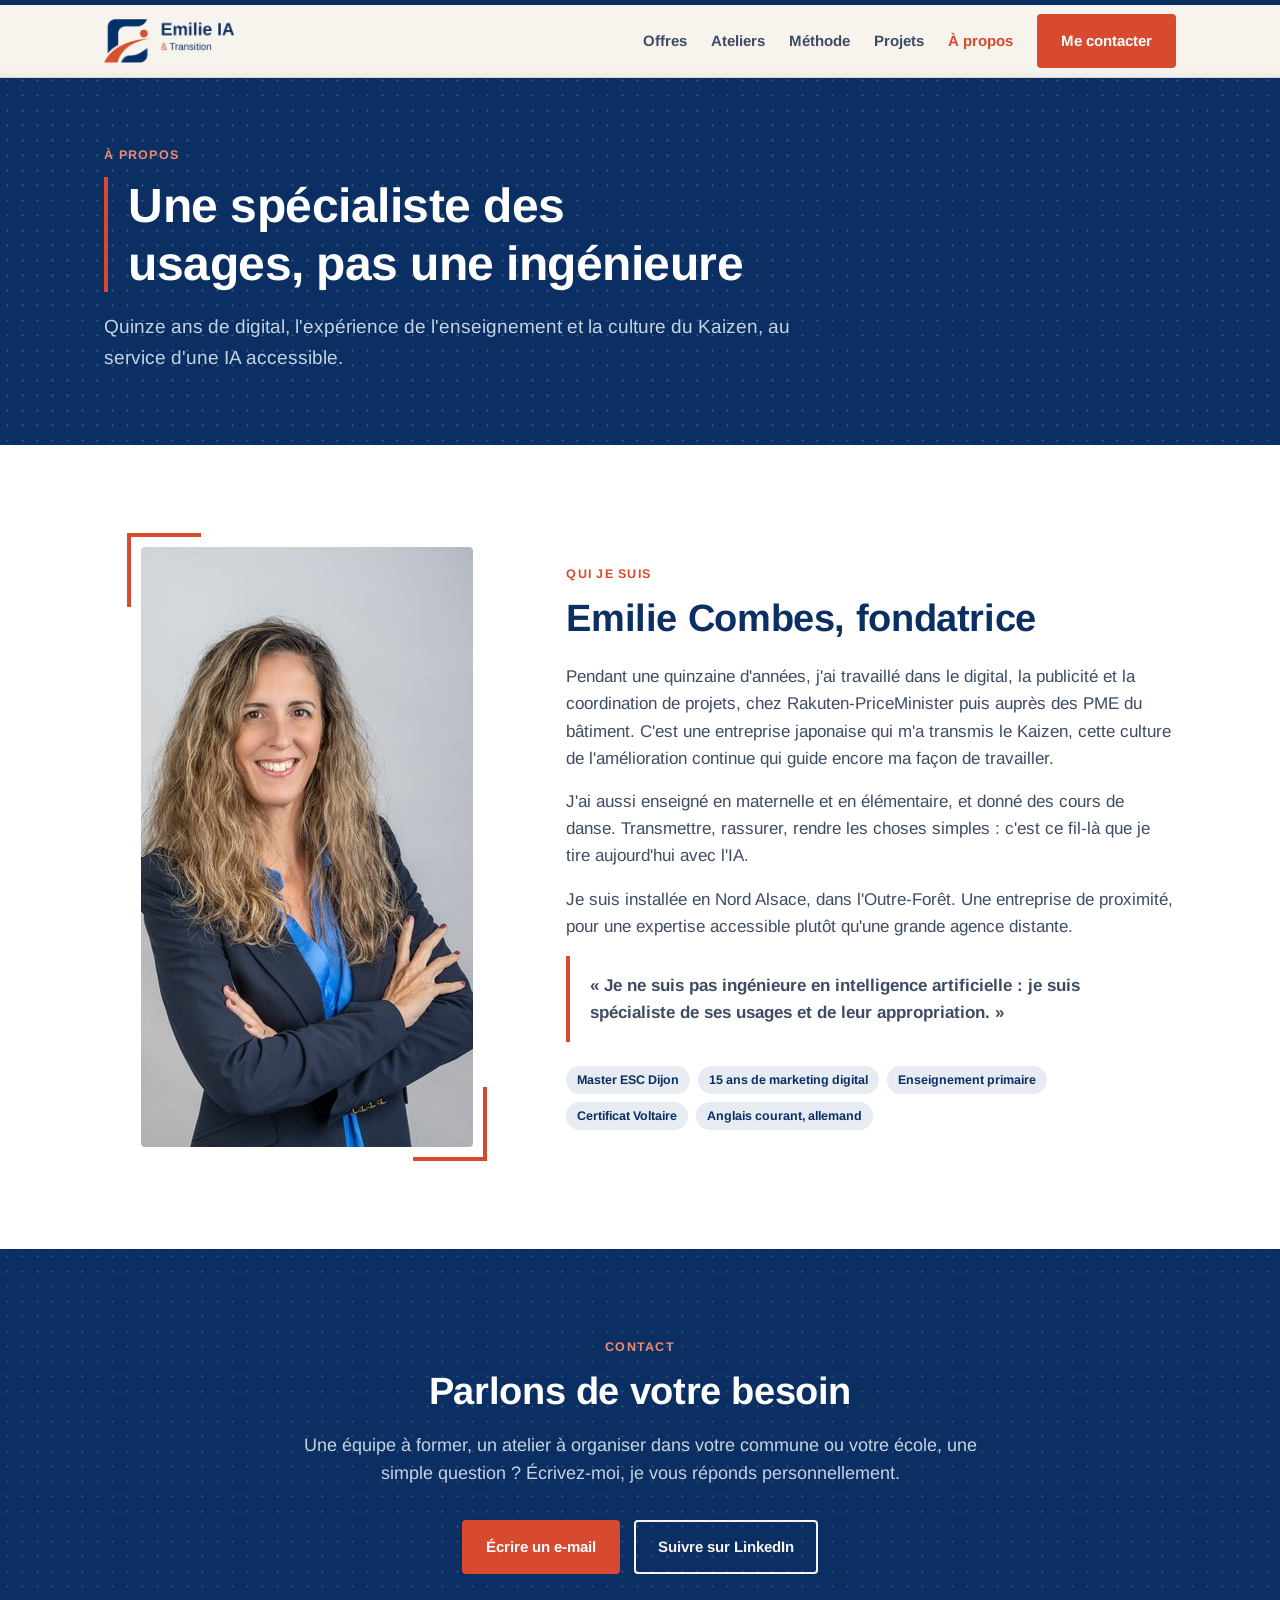
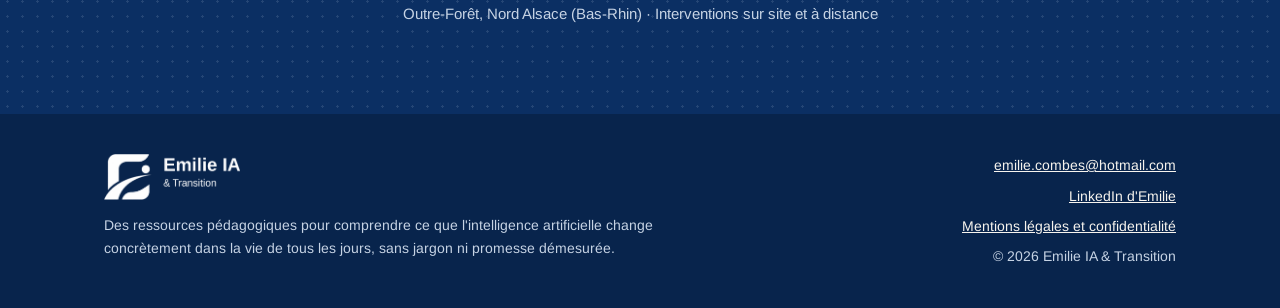
==== a-propos.html @ 6f004a42 "Une page par rubrique et nouvelle page Projets Co-Authored-By: Claude Opus 5.5 (1M context) <noreply" ====
<!doctype html>
<html lang="fr">
<head>
  <meta charset="utf-8">
  <meta name="viewport" content="width=device-width, initial-scale=1">
  <title>À propos | Emilie IA &amp; Transition</title>
  <meta name="description" content="Emilie Combes, fondatrice d'Emilie IA & Transition, spécialiste des usages de l'IA et de leur appropriation.">
  <link rel="icon" type="image/png" href="assets/logo_icone.png">
  <link rel="stylesheet" href="style.css">
</head>
<body>
  <div class="progress" aria-hidden="true"><span id="progress"></span></div>

  <header class="site-header">
    <div class="wrap">
      <a class="logo" href="index.html" aria-label="Emilie IA & Transition, accueil"><img src="assets/logo_horizontal.png" alt="Emilie IA & Transition"></a>
      <button class="menu-toggle" aria-expanded="false" aria-controls="nav">Menu</button>
      <nav class="nav" id="nav">
        <a href="offres.html">Offres</a>
        <a href="ateliers.html">Ateliers</a>
        <a href="methode.html">Méthode</a>
        <a href="projets.html">Projets</a>
        <a href="a-propos.html" aria-current="page">À propos</a>
        <a class="btn" href="#contact">Me contacter</a>
      </nav>
    </div>
  </header>

  <main>
    <section class="page-hero">
      <div class="wrap">
        <span class="eyebrow">À propos</span>
        <h1>Une spécialiste des usages, pas une ingénieure</h1>
        <p class="lead">Quinze ans de digital, l'expérience de l'enseignement et la culture du Kaizen, au service d'une IA accessible.</p>
      </div>
    </section>

    <section class="section" id="a-propos" style="background:var(--surface)">
      <div class="wrap about">
        <figure class="portrait" style="margin:0">
          <img src="assets/portrait-emilie.jpg" alt="Emilie Combes, souriante, bras croisés" width="480" height="600" loading="lazy">
        </figure>
        <div class="text">
          <span class="eyebrow">Qui je suis</span>
          <h2 style="font-size:clamp(28px,3.6vw,38px);margin-bottom:22px">Emilie Combes, fondatrice</h2>
          <p>Pendant une quinzaine d'années, j'ai travaillé dans le digital, la publicité et la coordination de projets, chez Rakuten-PriceMinister puis auprès des PME du bâtiment. C'est une entreprise japonaise qui m'a transmis le Kaizen, cette culture de l'amélioration continue qui guide encore ma façon de travailler.</p>
          <p>J'ai aussi enseigné en maternelle et en élémentaire, et donné des cours de danse. Transmettre, rassurer, rendre les choses simples : c'est ce fil-là que je tire aujourd'hui avec l'IA.</p>
          <p>Je suis installée en Nord Alsace, dans l'Outre-Forêt. Une entreprise de proximité, pour une expertise accessible plutôt qu'une grande agence distante.</p>
          <p class="signature">« Je ne suis pas ingénieure en intelligence artificielle : je suis spécialiste de ses usages et de leur appropriation. »</p>
          <div class="creds">
            <span class="pill">Master ESC Dijon</span>
            <span class="pill">15 ans de marketing digital</span>
            <span class="pill">Enseignement primaire</span>
            <span class="pill">Certificat Voltaire</span>
            <span class="pill">Anglais courant, allemand</span>
          </div>
        </div>
      </div>
    </section>

    <section class="section contact" id="contact">
      <div class="wrap">
        <span class="eyebrow">Contact</span>
        <h2>Parlons de votre besoin</h2>
        <p>Une équipe à former, un atelier à organiser dans votre commune ou votre école, une simple question ? Écrivez-moi, je vous réponds personnellement.</p>
        <div class="actions">
          <a class="btn" href="mailto:emilie.combes@hotmail.com?subject=Demande%20d'information%20Emilie%20IA%20%26%20Transition">Écrire un e-mail</a>
          <a class="btn btn-light" href="https://www.linkedin.com/company/emilie-ia-transition/" target="_blank" rel="noopener">Suivre sur LinkedIn</a>
        </div>
        <p class="place">Outre-Forêt, Nord Alsace (Bas-Rhin) · Interventions sur site et à distance</p>
      </div>
    </section>

  <footer class="site-footer">
    <div class="wrap">
      <div>
        <img src="assets/logo_horizontal_blanc.png" alt="Emilie IA & Transition">
        <p>Des ressources pédagogiques pour comprendre ce que l'intelligence artificielle change concrètement dans la vie de tous les jours, sans jargon ni promesse démesurée.</p>
      </div>
      <div class="links">
        <a href="mailto:emilie.combes@hotmail.com">emilie.combes@hotmail.com</a>
        <a href="https://www.linkedin.com/in/emilie-combes-francais/" target="_blank" rel="noopener">LinkedIn d'Emilie</a>
        <a href="mentions-legales.html">Mentions légales et confidentialité</a>
        <span>© 2026 Emilie IA &amp; Transition</span>
      </div>
    </div>
  </footer>

  <script>
    const bar = document.getElementById('progress');
    addEventListener('scroll', () => {
      const h = document.documentElement;
      bar.style.width = (h.scrollTop / (h.scrollHeight - h.clientHeight) * 100) + '%';
    }, { passive: true });
    const toggle = document.querySelector('.menu-toggle');
    const nav = document.getElementById('nav');
    toggle.addEventListener('click', () => {
      const open = nav.classList.toggle('open');
      toggle.setAttribute('aria-expanded', open);
    });
    nav.querySelectorAll('a').forEach(a => a.addEventListener('click', () => nav.classList.remove('open')));
  </script>
</body>
</html>
---- style.css ----
/* Police Arimo hébergée sur le site (pas d'appel à Google, plus simple pour le RGPD) */
@font-face { font-family: 'Arimo'; font-style: italic; font-weight: 400; font-display: swap; src: url('fonts/arimo-italic-400.woff2') format('woff2'); unicode-range: U+0000-00FF, U+0131, U+0152-0153, U+02BB-02BC, U+02C6, U+02DA, U+02DC, U+0304, U+0308, U+0329, U+2000-206F, U+20AC, U+2122, U+2191, U+2193, U+2212, U+2215, U+FEFF, U+FFFD; }
@font-face { font-family: 'Arimo'; font-style: normal; font-weight: 400; font-display: swap; src: url('fonts/arimo-normal-400.woff2') format('woff2'); unicode-range: U+0000-00FF, U+0131, U+0152-0153, U+02BB-02BC, U+02C6, U+02DA, U+02DC, U+0304, U+0308, U+0329, U+2000-206F, U+20AC, U+2122, U+2191, U+2193, U+2212, U+2215, U+FEFF, U+FFFD; }
@font-face { font-family: 'Arimo'; font-style: normal; font-weight: 700; font-display: swap; src: url('fonts/arimo-normal-700.woff2') format('woff2'); unicode-range: U+0000-00FF, U+0131, U+0152-0153, U+02BB-02BC, U+02C6, U+02DA, U+02DC, U+0304, U+0308, U+0329, U+2000-206F, U+20AC, U+2122, U+2191, U+2193, U+2212, U+2215, U+FEFF, U+FFFD; }

/* Charte Emilie IA & Transition : navy, terracotta, blanc cassé, Arimo */
:root {
  --bg: #F7F4EE;
  --surface: #FFFFFF;
  --navy: #0B2F63;
  --navy-soft: #E7ECF3;
  --terracotta: #D84A2F;
  --terracotta-hover: #C03E26;
  --terracotta-soft: #FBE7E1;
  --pale: #DDEAF2;
  --rose: #F3E1D9;
  --ink: #171717;
  --ink-soft: #3E4C63;
  --ink-faint: #7A8698;
  --line: #DDD6C6;
  --border: rgba(11, 47, 99, .15);
  --on-navy: #F7F4EE;
  --on-navy-soft: #C6D3E4;
  --radius: 4px;
  --shadow: 0 6px 20px rgba(11, 47, 99, .08);
  --font: 'Arimo', Arial, Helvetica, sans-serif;
}

* { box-sizing: border-box; }
html { scroll-behavior: smooth; }
body {
  margin: 0;
  background: var(--bg);
  color: var(--ink);
  font-family: var(--font);
  font-size: 17px;
  line-height: 1.6;
}
img { max-width: 100%; display: block; }
a { color: var(--navy); }
h1, h2, h3 { color: var(--navy); font-weight: 700; letter-spacing: -0.01em; line-height: 1.2; margin: 0; text-wrap: balance; }
p { margin: 0; }

.wrap { max-width: 1120px; margin: 0 auto; padding: 0 24px; }

/* Bandeau de progression */
.progress { position: fixed; top: 0; left: 0; right: 0; height: 5px; background: var(--navy); z-index: 50; }
.progress span { display: block; height: 100%; width: 0; background: var(--terracotta); }

/* En-tête */
.site-header { position: sticky; top: 5px; z-index: 40; background: rgba(247, 244, 238, .96); border-bottom: 1px solid var(--line); backdrop-filter: blur(6px); }
.site-header .wrap { display: flex; align-items: center; justify-content: space-between; gap: 16px; height: 72px; }
.site-header .logo img { height: 44px; width: auto; }
.nav { display: flex; gap: 24px; align-items: center; }
.nav a { text-decoration: none; color: var(--ink-soft); font-size: 15px; font-weight: 700; }
.nav a:hover { color: var(--terracotta); }
.nav .btn { color: #fff; }
.menu-toggle { display: none; background: none; border: 1px solid var(--navy); color: var(--navy); border-radius: var(--radius); padding: 8px 12px; font: 700 14px var(--font); cursor: pointer; }

/* Boutons */
.btn { display: inline-block; text-decoration: none; font-weight: 700; font-size: 15px; padding: 13px 22px; border-radius: var(--radius); border: 2px solid var(--terracotta); background: var(--terracotta); color: #fff; transition: background .15s; }
.btn:hover { background: var(--terracotta-hover); border-color: var(--terracotta-hover); }
.btn-outline { background: transparent; color: var(--navy); border-color: var(--navy); }
.btn-outline:hover { background: var(--navy); color: #fff; border-color: var(--navy); }
.btn-light { background: transparent; color: var(--on-navy); border-color: var(--on-navy); }
.btn-light:hover { background: var(--on-navy); color: var(--navy); border-color: var(--on-navy); }

/* Eyebrow et titres de section */
.eyebrow { display: block; font-size: 12.5px; font-weight: 700; letter-spacing: .1em; text-transform: uppercase; color: var(--terracotta); margin-bottom: 12px; }
.section { padding: 88px 0; }
.section-head { max-width: 720px; margin-bottom: 48px; padding-left: 20px; border-left: 4px solid var(--terracotta); }
.section-head h2 { font-size: clamp(28px, 3.6vw, 38px); }
.section-head p { margin-top: 14px; color: var(--ink-soft); font-size: 18px; }

/* Hero */
.hero { position: relative; background: var(--navy); color: var(--on-navy); overflow: hidden; }
.hero::before { content: ''; position: absolute; inset: 0; background-image: radial-gradient(rgba(198, 211, 228, .18) 1.2px, transparent 1.2px); background-size: 15px 15px; }
.hero .wrap { position: relative; display: grid; grid-template-columns: 1.25fr .75fr; gap: 56px; align-items: center; padding-top: 88px; padding-bottom: 88px; }
.hero .eyebrow { color: #F08A73; }
.hero h1 { color: #fff; font-size: clamp(34px, 5vw, 54px); }
.hero h1 em { font-style: normal; color: #F08A73; }
.hero .lead { margin-top: 22px; font-size: 19px; color: var(--on-navy-soft); max-width: 600px; }
.hero .actions { margin-top: 34px; display: flex; flex-wrap: wrap; gap: 14px; }
.hero .stats { margin-top: 48px; display: flex; flex-wrap: wrap; gap: 36px; }
.hero .stat strong { display: block; font-size: 30px; color: #fff; }
.hero .stat strong::after { content: ''; display: block; width: 26px; height: 3px; background: var(--terracotta); margin-top: 6px; }
.hero .stat span { display: block; margin-top: 8px; font-size: 14px; color: var(--on-navy-soft); max-width: 160px; }

/* Portrait avec équerres terracotta */
.portrait { position: relative; padding: 14px; max-width: 360px; justify-self: center; }
.portrait::before, .portrait::after { content: ''; position: absolute; width: 70px; height: 70px; border: 4px solid var(--terracotta); }
.portrait::before { top: 0; left: 0; border-right: none; border-bottom: none; }
.portrait::after { bottom: 0; right: 0; border-left: none; border-top: none; }
.portrait img { border-radius: var(--radius); aspect-ratio: 4 / 5; object-fit: cover; width: 100%; }

/* Citation */
.quote-band { background: var(--surface); border-bottom: 1px solid var(--line); }
.quote-band .wrap { padding-top: 44px; padding-bottom: 44px; text-align: center; }
.quote-band p { font-size: clamp(20px, 2.6vw, 26px); font-weight: 700; color: var(--navy); }
.quote-band p span { color: var(--terracotta); }

/* Offres */
.offers { display: grid; grid-template-columns: repeat(3, 1fr); gap: 28px; }
.offer { background: var(--surface); border: 1px solid var(--border); border-top: 3px solid var(--navy); border-radius: var(--radius); box-shadow: var(--shadow); display: flex; flex-direction: column; overflow: hidden; }
.offer .photo { position: relative; }
.offer .photo img { aspect-ratio: 16 / 9; object-fit: cover; width: 100%; }
.offer .photo .tag { position: absolute; left: 16px; bottom: -13px; background: var(--terracotta); color: #fff; font-size: 11px; font-weight: 700; letter-spacing: .08em; text-transform: uppercase; padding: 5px 10px; border-radius: 2px; }
.offer .body { padding: 30px 24px 26px; display: flex; flex-direction: column; gap: 14px; flex: 1; }
.offer h3 { font-size: 23px; }
.offer .who { font-size: 14px; color: var(--ink-faint); font-weight: 700; }
.offer blockquote { margin: 0; padding: 10px 14px; border-left: 4px solid var(--terracotta); background: var(--terracotta-soft); font-style: italic; color: var(--ink-soft); font-size: 15.5px; }
.offer ul { margin: 0; padding: 0; list-style: none; display: flex; flex-direction: column; gap: 8px; }
.offer li { position: relative; padding-left: 18px; font-size: 15.5px; color: var(--ink-soft); }
.offer li::before { content: ''; position: absolute; left: 0; top: 11px; width: 8px; height: 2px; background: var(--terracotta); }
.offer .promise { margin-top: auto; padding-top: 14px; border-top: 1px solid var(--line); font-weight: 700; color: var(--navy); font-size: 15.5px; }

/* Ateliers */
.workshops-section { background: var(--pale); }
.workshops { display: grid; grid-template-columns: repeat(2, 1fr); gap: 24px; }
.workshop { background: var(--surface); border-radius: var(--radius); border: 1px solid var(--border); border-top: 3px solid var(--terracotta); padding: 26px 24px; display: flex; flex-direction: column; gap: 12px; }
.workshop .meta { display: flex; flex-wrap: wrap; gap: 8px; }
.pill { display: inline-block; font-size: 12.5px; font-weight: 700; color: var(--navy); background: var(--navy-soft); padding: 4px 11px; border-radius: 999px; }
.pill.free { background: var(--terracotta-soft); color: var(--terracotta-hover); }
.workshop h3 { font-size: 21px; }
.workshop p { color: var(--ink-soft); font-size: 15.5px; }
.workshop .slogan { font-weight: 700; color: var(--terracotta); font-size: 14px; letter-spacing: .02em; }

/* Méthode */
.steps { display: grid; grid-template-columns: repeat(5, 1fr); gap: 20px; counter-reset: step; }
.step { background: var(--surface); border: 1px solid var(--border); border-radius: var(--radius); padding: 24px 18px; }
.step::before { counter-increment: step; content: counter(step); display: flex; align-items: center; justify-content: center; width: 38px; height: 38px; border-radius: 50%; border: 2px solid var(--terracotta); color: var(--terracotta); font-weight: 700; margin-bottom: 14px; }
.step h3 { font-size: 17px; margin-bottom: 8px; }
.step p { font-size: 14.5px; color: var(--ink-soft); }
.kaizen { margin-top: 36px; padding: 22px 24px; background: var(--surface); border-left: 4px solid var(--navy); border-radius: var(--radius); color: var(--ink-soft); }
.kaizen strong { color: var(--navy); }

/* À propos */
.about { display: grid; grid-template-columns: .8fr 1.2fr; gap: 56px; align-items: center; }
.about .text p + p { margin-top: 16px; }
.about .text p { color: var(--ink-soft); }
.about .signature { margin-top: 24px; padding: 16px 20px; border-left: 4px solid var(--terracotta); background: var(--surface); font-weight: 700; color: var(--navy); }
.creds { margin-top: 24px; display: flex; flex-wrap: wrap; gap: 8px; }

/* Contact */
.contact { background: var(--navy); color: var(--on-navy); position: relative; overflow: hidden; }
.contact::before { content: ''; position: absolute; inset: 0; background-image: radial-gradient(rgba(198, 211, 228, .14) 1.2px, transparent 1.2px); background-size: 15px 15px; }
.contact .wrap { position: relative; text-align: center; max-width: 760px; }
.contact h2 { color: #fff; font-size: clamp(28px, 3.6vw, 38px); }
.contact p { margin-top: 16px; color: var(--on-navy-soft); font-size: 18px; }
.contact .eyebrow { color: #F08A73; }
.contact .actions { margin-top: 32px; display: flex; justify-content: center; flex-wrap: wrap; gap: 14px; }
.contact .place { margin-top: 28px; font-size: 15px; color: var(--on-navy-soft); }

/* Pied de page */
.site-footer { background: #08244C; color: var(--on-navy-soft); font-size: 14px; }
.site-footer .wrap { padding-top: 40px; padding-bottom: 40px; display: grid; grid-template-columns: 1.4fr 1fr; gap: 32px; align-items: start; }
.site-footer img { height: 46px; width: auto; margin-bottom: 14px; }
.site-footer a { color: var(--on-navy); }
.site-footer .links { display: flex; flex-direction: column; gap: 8px; align-items: flex-end; }

/* Page légale */
.legal { padding: 64px 0 88px; }
.legal .wrap { max-width: 800px; }
.legal h1 { font-size: 36px; margin-bottom: 32px; }
.legal h2 { font-size: 21px; margin: 32px 0 10px; }
.legal p, .legal li { color: var(--ink-soft); }
.todo { background: var(--terracotta-soft); color: var(--terracotta-hover); font-weight: 700; padding: 0 4px; border-radius: 2px; }


/* En-tête des pages intérieures */
.page-hero { position: relative; background: var(--navy); color: var(--on-navy); overflow: hidden; }
.page-hero::before { content: ''; position: absolute; inset: 0; background-image: radial-gradient(rgba(198, 211, 228, .18) 1.2px, transparent 1.2px); background-size: 15px 15px; }
.page-hero .wrap { position: relative; padding-top: 72px; padding-bottom: 72px; }
.page-hero .eyebrow { color: #F08A73; }
.page-hero h1 { color: #fff; font-size: clamp(32px, 4.6vw, 48px); max-width: 820px; padding-left: 20px; border-left: 4px solid var(--terracotta); }
.page-hero .lead { margin-top: 20px; font-size: 19px; color: var(--on-navy-soft); max-width: 720px; }
.nav a[aria-current="page"] { color: var(--terracotta); }

/* Accueil : cartes vers les pages */
.teasers { display: grid; grid-template-columns: repeat(3, 1fr); gap: 24px; }
.teaser { display: flex; flex-direction: column; gap: 10px; text-decoration: none; color: inherit; background: var(--surface); border: 1px solid var(--border); border-top: 3px solid var(--navy); border-radius: var(--radius); padding: 26px 24px; box-shadow: var(--shadow); transition: border-color .15s, transform .15s; }
.teaser:hover { border-top-color: var(--terracotta); transform: translateY(-2px); }
.teaser .num { font-size: 12px; font-weight: 700; color: var(--terracotta); letter-spacing: .06em; }
.teaser h3 { font-size: 21px; }
.teaser p { color: var(--ink-soft); font-size: 15.5px; }
.teaser .more { margin-top: auto; padding-top: 8px; font-weight: 700; color: var(--terracotta); font-size: 15px; }
.teaser .more::after { content: ' →'; }
.teaser-cta { background: var(--navy); border-color: var(--navy); }
.teaser-cta h3 { color: #fff; }
.teaser-cta p { color: var(--on-navy-soft); }
.teaser-cta .num, .teaser-cta .more { color: #F08A73; }

/* Projets */
.projects { display: grid; grid-template-columns: repeat(3, 1fr); gap: 24px; }
.project { background: var(--surface); border: 1px solid var(--border); border-top: 3px solid var(--navy); border-radius: var(--radius); box-shadow: var(--shadow); overflow: hidden; display: flex; flex-direction: column; }
.project.featured { grid-column: 1 / -1; display: grid; grid-template-columns: 1fr 1.2fr; border-top-color: var(--terracotta); }
.project .photo img { width: 100%; height: 100%; object-fit: cover; min-height: 260px; }
.project .body { padding: 28px 26px; display: flex; flex-direction: column; gap: 14px; flex: 1; }
.project .meta { display: flex; flex-wrap: wrap; gap: 8px; }
.project h2 { font-size: 23px; }
.project.featured h2 { font-size: clamp(24px, 3vw, 30px); }
.project p { color: var(--ink-soft); font-size: 15.5px; }
.project ul { margin: 0; padding: 0; list-style: none; display: flex; flex-direction: column; gap: 8px; }
.project li { position: relative; padding-left: 18px; font-size: 15.5px; color: var(--ink-soft); }
.project li::before { content: ''; position: absolute; left: 0; top: 11px; width: 8px; height: 2px; background: var(--terracotta); }
.project .promise { margin-top: auto; padding-top: 14px; border-top: 1px solid var(--line); font-weight: 700; color: var(--navy); }

@media (max-width: 980px) {
  .teasers, .projects { grid-template-columns: 1fr 1fr; }
  .project.featured { grid-template-columns: 1fr; }
}
@media (max-width: 760px) {
  .teasers, .projects { grid-template-columns: 1fr; }
  .page-hero .wrap { padding-top: 48px; padding-bottom: 52px; }
}

/* Responsive */
@media (max-width: 980px) {
  .offers { grid-template-columns: 1fr; max-width: 560px; }
  .steps { grid-template-columns: repeat(2, 1fr); }
  .hero .wrap, .about { grid-template-columns: 1fr; }
  .portrait { max-width: 300px; }
}
@media (max-width: 760px) {
  body { font-size: 16px; }
  .wrap { padding: 0 16px; }
  .section { padding: 64px 0; }
  .menu-toggle { display: block; }
  .nav { display: none; position: absolute; top: 72px; left: 0; right: 0; flex-direction: column; align-items: stretch; gap: 0; background: var(--bg); border-bottom: 1px solid var(--line); padding: 8px 16px 16px; }
  .nav.open { display: flex; }
  .nav a { padding: 12px 0; border-bottom: 1px solid var(--line); }
  .nav .btn { margin-top: 12px; text-align: center; border-bottom: 2px solid var(--terracotta); }
  .workshops, .steps { grid-template-columns: 1fr; }
  .hero .wrap { padding-top: 56px; padding-bottom: 64px; gap: 40px; }
  .site-footer .wrap { grid-template-columns: 1fr; }
  .site-footer .links { align-items: flex-start; }
}
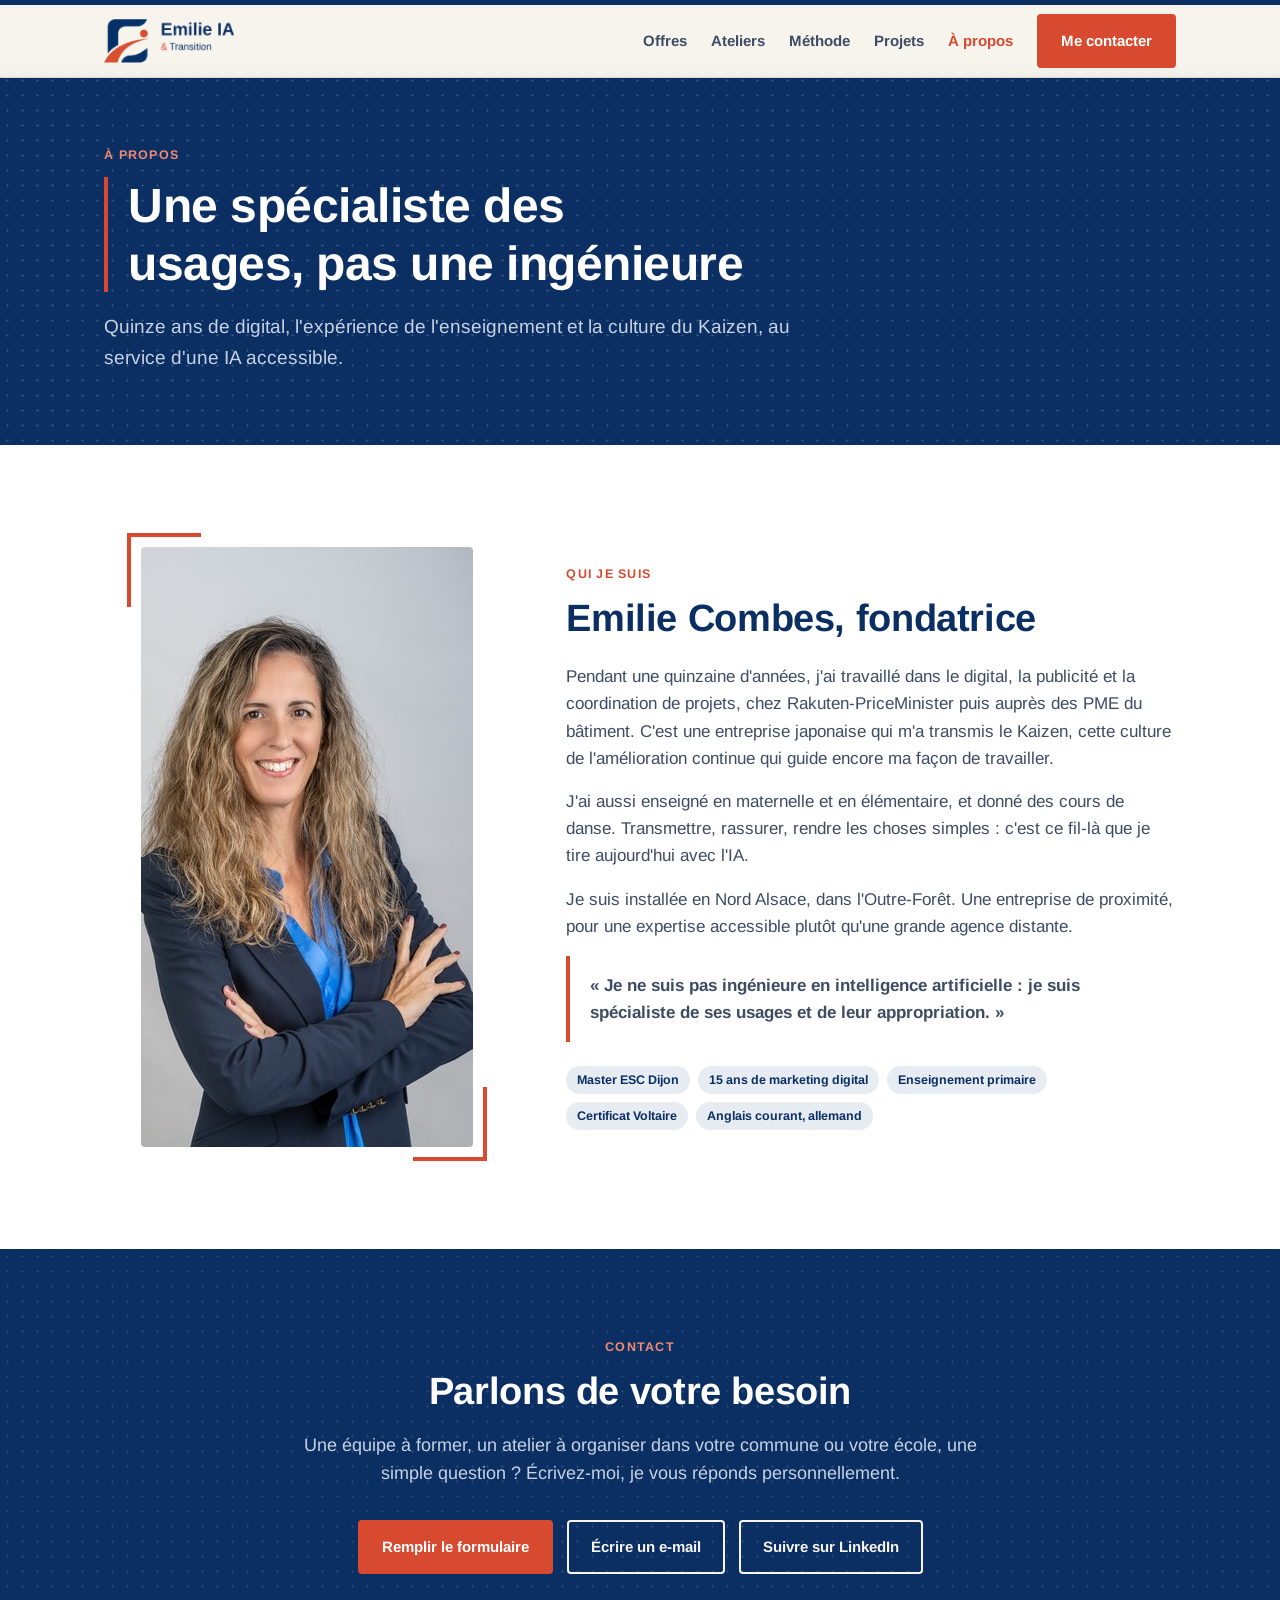
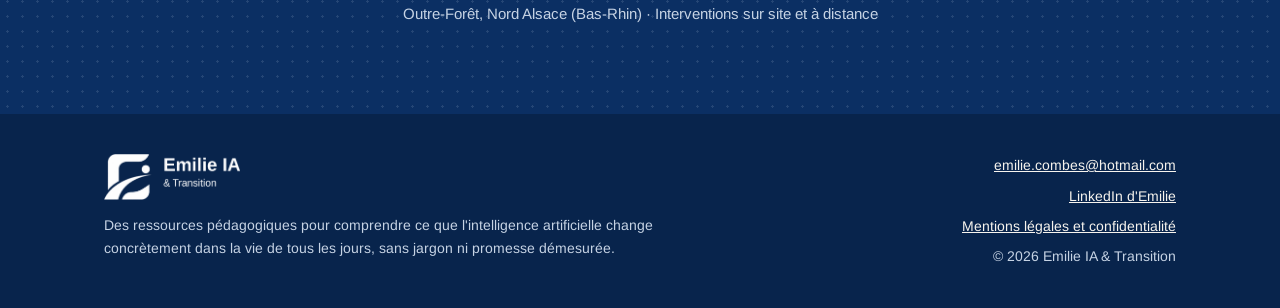
==== commit 80cac7cc: "Page Contact avec le formulaire Tally Co-Authored-By: Claude Opus 5.5 (1M context) <noreply@anthropi" ====
--- a/a-propos.html
+++ b/a-propos.html
@@ -21,7 +21,7 @@
         <a href="methode.html">Méthode</a>
         <a href="projets.html">Projets</a>
         <a href="a-propos.html" aria-current="page">À propos</a>
-        <a class="btn" href="#contact">Me contacter</a>
+        <a class="btn" href="contact.html">Me contacter</a>
       </nav>
     </div>
   </header>
@@ -64,12 +64,15 @@
         <h2>Parlons de votre besoin</h2>
         <p>Une équipe à former, un atelier à organiser dans votre commune ou votre école, une simple question ? Écrivez-moi, je vous réponds personnellement.</p>
         <div class="actions">
-          <a class="btn" href="mailto:emilie.combes@hotmail.com?subject=Demande%20d'information%20Emilie%20IA%20%26%20Transition">Écrire un e-mail</a>
+          <a class="btn" href="contact.html">Remplir le formulaire</a>
+          <a class="btn btn-light" href="mailto:emilie.combes@hotmail.com">Écrire un e-mail</a>
           <a class="btn btn-light" href="https://www.linkedin.com/company/emilie-ia-transition/" target="_blank" rel="noopener">Suivre sur LinkedIn</a>
         </div>
         <p class="place">Outre-Forêt, Nord Alsace (Bas-Rhin) · Interventions sur site et à distance</p>
       </div>
     </section>
+
+  </main>
 
   <footer class="site-footer">
     <div class="wrap">
--- a/style.css
+++ b/style.css
@@ -235,3 +235,59 @@
   .site-footer .wrap { grid-template-columns: 1fr; }
   .site-footer .links { align-items: flex-start; }
 }
+
+/* Article */
+.article .wrap { max-width: 780px; }
+.article h2 { font-size: clamp(23px, 2.8vw, 28px); margin: 44px 0 14px; padding-left: 16px; border-left: 4px solid var(--terracotta); }
+.article p { color: var(--ink-soft); font-size: 17.5px; line-height: 1.7; }
+.article p + p { margin-top: 14px; }
+.article-figure { margin: 0 0 8px; display: flex; gap: 20px; align-items: center; background: var(--surface); border: 1px solid var(--border); border-radius: var(--radius); padding: 16px; }
+.article-figure img { width: 120px; height: 120px; border-radius: 50%; border: 3px solid var(--terracotta); object-fit: cover; flex: none; }
+.article-figure figcaption { color: var(--ink-soft); font-style: italic; font-size: 15.5px; }
+.article-steps { margin: 0; padding: 0; list-style: none; counter-reset: s; display: flex; flex-direction: column; gap: 14px; }
+.article-steps li { position: relative; padding: 16px 18px 16px 64px; background: var(--surface); border: 1px solid var(--border); border-radius: var(--radius); color: var(--ink-soft); font-size: 16.5px; }
+.article-steps li::before { counter-increment: s; content: counter(s); position: absolute; left: 16px; top: 14px; width: 34px; height: 34px; border-radius: 50%; border: 2px solid var(--terracotta); color: var(--terracotta); font-weight: 700; display: flex; align-items: center; justify-content: center; }
+.article-steps strong, .article-list strong { color: var(--navy); }
+.article-list { margin: 14px 0; padding: 0; list-style: none; display: flex; flex-direction: column; gap: 10px; }
+.article-list li { position: relative; padding-left: 20px; color: var(--ink-soft); font-size: 17px; }
+.article-list li::before { content: ''; position: absolute; left: 0; top: 12px; width: 9px; height: 2px; background: var(--terracotta); }
+.article-quote { margin: 40px 0 0; padding: 22px 26px; background: var(--navy); color: #fff; border-left: 4px solid var(--terracotta); border-radius: var(--radius); font-size: 20px; font-weight: 700; line-height: 1.45; }
+.article-actions { margin-top: 28px; display: flex; flex-wrap: wrap; gap: 12px; }
+.project.featured .photo img[src*="bobine"] { object-fit: contain; background: #3a2a1a; }
+@media (max-width: 760px) {
+  .article-figure { flex-direction: column; text-align: center; }
+}
+
+/* Page de remerciement */
+.thanks { position: relative; background: var(--navy); padding: 72px 0 88px; overflow: hidden; }
+.thanks::before { content: ''; position: absolute; inset: 0; background-image: radial-gradient(rgba(198, 211, 228, .18) 1.2px, transparent 1.2px); background-size: 15px 15px; }
+.thanks .wrap { position: relative; max-width: 720px; }
+.thanks-card { background: var(--surface); border-radius: var(--radius); border-top: 4px solid var(--terracotta); box-shadow: 0 20px 50px rgba(0, 0, 0, .25); padding: 40px 36px 36px; text-align: center; }
+.thanks-avatar { width: 150px; height: 150px; margin: -110px auto 20px; border-radius: 50%; box-shadow: 0 10px 30px rgba(11, 47, 99, .3); }
+.thanks h1 { font-size: clamp(26px, 4vw, 36px); }
+.thanks .lead { margin-top: 14px; font-size: 18px; color: var(--ink-soft); }
+.thanks .sign { margin-top: 10px; font-weight: 700; color: var(--terracotta); font-style: italic; font-size: 18px; }
+.tip { margin-top: 32px; text-align: left; background: var(--pale); border-left: 4px solid var(--terracotta); border-radius: var(--radius); padding: 20px 22px; }
+.tip-label { display: block; font-size: 12.5px; font-weight: 700; letter-spacing: .1em; text-transform: uppercase; color: var(--terracotta); margin-bottom: 10px; }
+.tip p { color: var(--ink); font-size: 16.5px; }
+.tip strong { color: var(--navy); }
+.tip-moral { margin-top: 12px !important; font-weight: 700; color: var(--navy) !important; }
+.thanks .actions { margin-top: 28px; display: flex; justify-content: center; flex-wrap: wrap; gap: 12px; }
+@media (max-width: 760px) { .thanks { padding-top: 96px; } .thanks-card { padding: 32px 20px 28px; } }
+
+/* Page contact */
+.contact-layout { display: grid; grid-template-columns: 1.5fr 1fr; gap: 32px; align-items: start; }
+.form-card { background: var(--surface); border: 1px solid var(--border); border-top: 3px solid var(--terracotta); border-radius: var(--radius); padding: 24px 24px 18px; box-shadow: var(--shadow); }
+.form-card iframe { display: block; border: 0; min-height: 520px; }
+.form-fallback { margin-top: 12px; font-size: 14px; color: var(--ink-faint); }
+.contact-aside { background: var(--navy); color: var(--on-navy-soft); border-radius: var(--radius); padding: 28px 24px; display: flex; flex-direction: column; gap: 16px; position: sticky; top: 100px; }
+.contact-aside img { width: 96px; height: 96px; }
+.contact-aside h2 { color: #fff; font-size: 22px; }
+.contact-aside ol { margin: 0; padding-left: 20px; display: flex; flex-direction: column; gap: 8px; }
+.contact-aside li::marker { color: #F08A73; font-weight: 700; }
+.contact-aside .aside-place { font-size: 14px; }
+.contact-aside .btn-outline { color: var(--on-navy); border-color: var(--on-navy); align-self: flex-start; }
+.contact-aside .btn-outline:hover { background: var(--on-navy); color: var(--navy); }
+@media (max-width: 980px) { .contact-layout { grid-template-columns: 1fr; } .contact-aside { position: static; } }
+@media (max-width: 760px) { .form-card { padding: 16px 12px 12px; } }
+.nav .btn[aria-current="page"] { color: #fff; }
